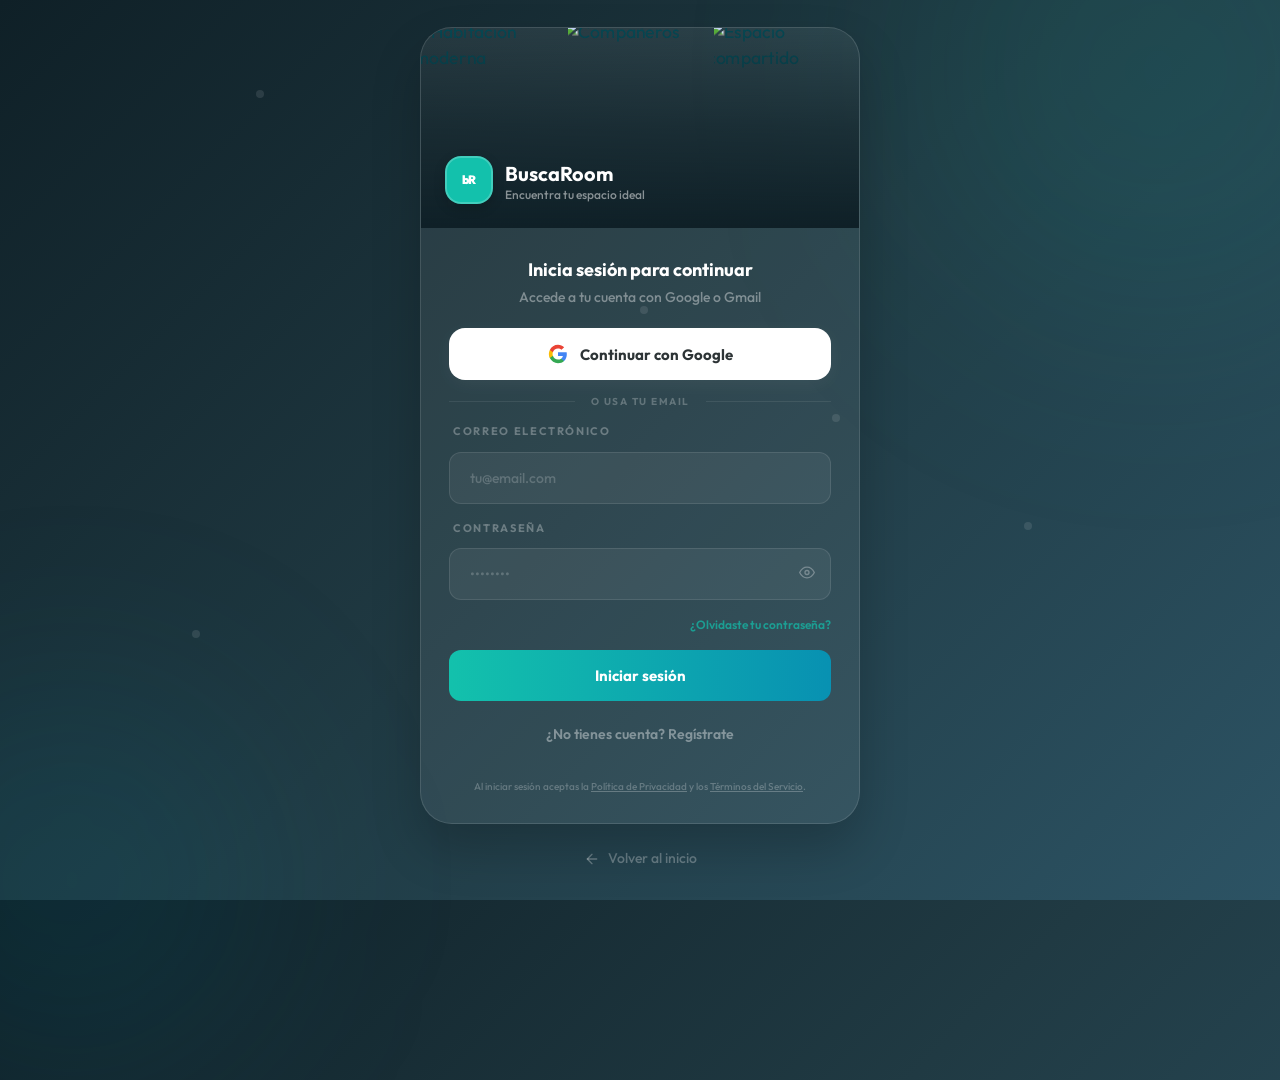
==== pages/acceder.html @ 6bddaeff "Initial commit - Proyecto finalizado con accesibilidad y media" ====
﻿<!DOCTYPE html>
<html lang="es">
<head>
  <meta charset="UTF-8">
  <meta name="viewport" content="width=device-width, initial-scale=1.0, viewport-fit=cover">
  <meta name="theme-color" content="#0f2027">
  <link rel="icon" href="../favicon.svg" type="image/svg+xml">
  <title>Acceder — buscaRoom</title>
  <link rel="stylesheet" href="../css/styles.css">
  <link rel="stylesheet" href="../css/acceder.css">
</head>
<body class="login-page">

  <div class="login-orb-1"></div>
  <div class="login-orb-2"></div>

  <div class="login-particle" style="left:20%;top:10%;animation-delay:0s;animation-duration:5s;"></div>
  <div class="login-particle" style="left:35%;top:22%;animation-delay:0.8s;animation-duration:5.8s;"></div>
  <div class="login-particle" style="left:50%;top:34%;animation-delay:1.6s;animation-duration:6.6s;"></div>
  <div class="login-particle" style="left:65%;top:46%;animation-delay:2.4s;animation-duration:7.4s;"></div>
  <div class="login-particle" style="left:80%;top:58%;animation-delay:3.2s;animation-duration:8.2s;"></div>
  <div class="login-particle" style="left:15%;top:70%;animation-delay:4s;animation-duration:9s;"></div>

  <div class="login-card-wrapper">
    <div class="login-card">

      <div class="login-card-header">
        <div class="login-mosaic">
          <div class="login-mosaic-img">
            <img src="https://images.unsplash.com/photo-1522771739844-6a9f6d5f14af?auto=format&fit=crop&w=400&q=80" alt="Habitación moderna">
          </div>
          <div class="login-mosaic-img">
            <img src="https://images.unsplash.com/photo-1517048676732-d65bc937f952?auto=format&fit=crop&w=400&q=80" alt="Compañeros">
          </div>
          <div class="login-mosaic-img">
            <img src="https://images.unsplash.com/photo-1513694203232-719a280e022f?auto=format&fit=crop&w=400&q=80" alt="Espacio compartido">
          </div>
        </div>
        <div class="login-header-overlay"></div>
        <div class="login-header-logo">
          <div class="login-logo-icon">bR</div>
          <div class="login-logo-text">
            <h2>BuscaRoom</h2>
            <p>Encuentra tu espacio ideal</p>
          </div>
        </div>
      </div>

      <div class="login-body">
        <div class="login-title-group">
          <p class="login-heading">Inicia sesión para continuar</p>
          <p class="login-subheading">Accede a tu cuenta con Google o Gmail</p>
        </div>

        <div class="login-space">
          <button class="google-btn" type="button">
            <svg width="20" height="20" viewBox="0 0 24 24" fill="none">
              <path d="M22.56 12.25c0-.78-.07-1.53-.2-2.25H12v4.26h5.92a5.06 5.06 0 0 1-2.2 3.32v2.77h3.57c2.08-1.92 3.28-4.74 3.28-8.1z" fill="#4285F4"/>
              <path d="M12 23c2.97 0 5.46-.98 7.28-2.66l-3.57-2.77c-.98.66-2.23 1.06-3.71 1.06-2.86 0-5.29-1.93-6.16-4.53H2.18v2.84C3.99 20.53 7.7 23 12 23z" fill="#34A853"/>
              <path d="M5.84 14.09c-.22-.66-.35-1.36-.35-2.09s.13-1.43.35-2.09V7.07H2.18A10.96 10.96 0 0 0 1 12c0 1.77.42 3.45 1.18 4.93l3.66-2.84z" fill="#FBBC05"/>
              <path d="M12 5.38c1.62 0 3.06.56 4.21 1.64l3.15-3.15C17.45 2.09 14.97 1 12 1 7.7 1 3.99 3.47 2.18 7.07l3.66 2.84c.87-2.6 3.3-4.53 6.16-4.53z" fill="#EA4335"/>
            </svg>
            <span>Continuar con Google</span>
          </button>

          <div class="login-divider">
            <div class="login-divider-line"></div>
            <span class="login-divider-text">o usa tu email</span>
            <div class="login-divider-line"></div>
          </div>

          <form style="display:flex;flex-direction:column;gap:1rem;">
            <div class="form-group-dark">
              <label class="input-label">Correo electrónico</label>
              <input class="input-dark" type="email" placeholder="tu@email.com" autocomplete="email">
            </div>
            <div class="form-group-dark">
              <label class="input-label">Contraseña</label>
              <div class="input-wrapper">
                <input class="input-dark" type="password" placeholder="••••••••" autocomplete="current-password" style="padding-right:3rem;">
                <button class="toggle-pwd-btn" type="button">
                  <svg class="icon icon-sm" viewBox="0 0 24 24"><path d="M1 12s4-8 11-8 11 8 11 8-4 8-11 8-11-8-11-8z"/><circle cx="12" cy="12" r="3"/></svg>
                </button>
              </div>
            </div>
            <a href="#" class="forgot-link">¿Olvidaste tu contraseña?</a>
            <button class="submit-gradient-btn" type="button" onclick="window.location.href='panel.html'">Iniciar sesión</button>
            <button class="toggle-form-btn" type="button">¿No tienes cuenta? Regístrate</button>
          </form>
        </div>
      </div>

      <div class="login-footer-text">
        Al iniciar sesión aceptas la
        <a href="#">Política de Privacidad</a> y los
        <a href="#">Términos del Servicio</a>.
      </div>
    </div>

    <div class="back-home-wrap">
      <a href="../index.html" class="back-home">
        <svg class="icon icon-sm" viewBox="0 0 24 24"><line x1="19" y1="12" x2="5" y2="12"/><polyline points="12 19 5 12 12 5"/></svg>
        Volver al inicio
      </a>
    </div>
  </div>

<script>
  // Password visibility toggle
  const pwdInput = document.querySelector('input[type="password"]');
  const togglePwdBtn = document.querySelector('.toggle-pwd-btn');
  if (pwdInput && togglePwdBtn) {
    togglePwdBtn.addEventListener('click', () => {
      pwdInput.type = pwdInput.type === 'password' ? 'text' : 'password';
    });
  }

  // Google button → panel
  document.querySelector('.google-btn').addEventListener('click', () => {
    window.location.href = 'panel.html';
  });

  // Toggle login / registro
  const toggleFormBtn = document.querySelector('.toggle-form-btn');
  const heading = document.querySelector('.login-heading');
  const subheading = document.querySelector('.login-subheading');
  const submitBtn = document.querySelector('.submit-gradient-btn');
  let isRegister = false;

  toggleFormBtn.addEventListener('click', () => {
    isRegister = !isRegister;
    heading.textContent = isRegister ? 'Crea tu cuenta gratis' : 'Inicia sesión para continuar';
    subheading.textContent = isRegister ? 'Únete a buscaRoom en menos de un minuto' : 'Accede a tu cuenta con Google o Gmail';
    submitBtn.textContent = isRegister ? 'Crear cuenta' : 'Iniciar sesión';
    toggleFormBtn.textContent = isRegister ? '¿Ya tienes cuenta? Inicia sesión' : '¿No tienes cuenta? Regístrate';
  });
</script>
<script src="../js/shared.js"></script>
</body>
</html>
---- css/styles.css ----
/* ═══════════════════════════════════════════════════════════════
   buscaRoom — Estilos compartidos (base)
   ═══════════════════════════════════════════════════════════════ */

@import url('https://fonts.googleapis.com/css2?family=Outfit:wght@400;500;600;700;800;900&display=swap');

/* ─── Variables ─────────────────────────────────────────────── */
:root {
  --primary:   #00aff5;
  --secondary: #13c1ac;
  --accent:    #054752;
  --muted:     #708c91;
  --bg:        #f8fafc;
  --card:      #ffffff;
  --border:    #e2e8f0;
  --gray-50:   #f9fafb;
  --gray-100:  #f3f4f6;
  --gray-200:  #e5e7eb;
  --gray-300:  #d1d5db;
  --gray-400:  #9ca3af;
  --gray-500:  #6b7280;
  --nav-bg:    #ffffff;
}

body.dark-theme {
  --primary:   #00aff5;
  --secondary: #13c1ac;
  --accent:    #f8fafc;
  --muted:     #9ca3af;
  --bg:        #0f172a;
  --card:      #1e293b;
  --border:    #334155;
  --gray-50:   #1e293b;
  --gray-100:  #334155;
  --gray-200:  #475569;
  --gray-300:  #64748b;
  --gray-400:  #9ca3af;
  --gray-500:  #cbd5e1;
  --nav-bg:    #0f172a;
}

/* ─── Reset & Base ──────────────────────────────────────────── */
*, *::before, *::after { box-sizing: border-box; margin: 0; padding: 0; }
html { scroll-behavior: smooth; }
body {
  font-family: 'Outfit', system-ui, -apple-system, sans-serif;
  background: var(--bg);
  color: var(--accent);
  -webkit-font-smoothing: antialiased;
  line-height: 1.5;
  transition: background-color 0.3s ease, color 0.3s ease;
  overflow-x: hidden;
}
a { text-decoration: none; color: inherit; transition: color 0.15s; }
img { max-width: 100%; display: block; }
ul { list-style: none; }
input, textarea, select, button { font-family: inherit; }

/* ─── Layout ────────────────────────────────────────────────── */
.container { max-width: 1024px; margin: 0 auto; padding: 0 1.5rem; width: 100%; }

/* ─── Logo ──────────────────────────────────────────────────── */
.logo {
  display: flex; align-items: center; gap: 0.5rem;
  font-weight: 900; font-size: 1.5rem; letter-spacing: -0.03em; text-decoration: none;
}
.logo .busca { color: var(--secondary); }
.logo .room  { color: var(--accent); }
.logo-mark { width: 28px; height: 28px; border-radius: 6px; flex-shrink: 0; display: block; }

/* ─── SVG Icon base ─────────────────────────────────────────── */
.icon {
  width: 1.25rem; height: 1.25rem; flex-shrink: 0;
  fill: none; stroke: currentColor; stroke-width: 2;
  stroke-linecap: round; stroke-linejoin: round;
}
.icon-sm { width: 1rem; height: 1rem; }
.icon-lg { width: 1.5rem; height: 1.5rem; }
.icon-xl { width: 3rem; height: 3rem; stroke-width: 1.75; }

/* ─── Buttons ───────────────────────────────────────────────── */
.btn {
  display: inline-flex; align-items: center; justify-content: center;
  gap: 0.5rem; padding: 0.625rem 1.25rem; border-radius: 9999px;
  font-weight: 700; font-size: 0.875rem; cursor: pointer;
  text-decoration: none; border: none; transition: all 0.15s ease;
  line-height: 1; white-space: nowrap;
}
.btn:active { transform: scale(0.95); }
.btn-teal { background: var(--secondary); color: white; }
.btn-teal:hover { background: #11aa98; }
.btn-cyan { background: var(--primary); color: white; box-shadow: 0 4px 20px rgba(0,175,245,0.3); }
.btn-cyan:hover { background: #008cc4; }
.btn-glass {
  background: rgba(255,255,255,0.15); backdrop-filter: blur(8px);
  border: 2px solid rgba(255,255,255,0.4); color: white;
}
.btn-glass:hover { background: rgba(255,255,255,0.25); }
.btn-outline-teal { background: transparent; border: 2px solid var(--secondary); color: var(--secondary); }
.btn-outline-teal:hover { background: var(--secondary); color: white; }
.btn-dark { background: var(--accent); color: white; }
.btn-dark:hover { background: #033b45; }
.btn-white-bg { background: var(--card); color: var(--accent); }
.btn-white-bg:hover { background: #f9fafb; }
.btn-xl { padding: 1rem 2rem; font-size: 1rem; border-radius: 1rem; font-weight: 900; }
.btn-lg { padding: 0.75rem 1.75rem; font-size: 0.9375rem; }
.btn-sm { padding: 0.4rem 1rem; font-size: 0.75rem; }

/* ─── Navbar ────────────────────────────────────────────────── */
.navbar {
  position: fixed; top: 0; left: 0; right: 0; z-index: 100;
  background: var(--nav-bg);
  height: calc(4rem + env(safe-area-inset-top, 0px));
  padding-top: env(safe-area-inset-top, 0px);
  display: flex; align-items: center;
  border-bottom: 1px solid var(--gray-100);
  transition: background-color 0.3s ease;
}
.navbar-inner {
  max-width: 1024px; margin: 0 auto; padding: 0 1.5rem;
  width: 100%; display: flex; align-items: center; justify-content: space-between;
}
.nav-links { display: flex; align-items: center; gap: 0.75rem; }
.nav-text-link {
  display: flex; align-items: center; gap: 0.5rem; padding: 0.5rem 1rem;
  font-weight: 700; font-size: 0.875rem; color: var(--accent);
  border-radius: 9999px; transition: background 0.15s;
}
.nav-text-link:hover { background: var(--gray-50); }
.nav-text-link .icon { color: var(--secondary); }
.nav-icon-btn {
  background: transparent; border: none; cursor: pointer; color: var(--accent);
  display: flex; align-items: center; justify-content: center;
  padding: 0.5rem; border-radius: 9999px; transition: background 0.15s;
}
.nav-icon-btn:hover { background: var(--gray-50); }

/* ─── Hero ──────────────────────────────────────────────────── */
.hero {
  position: relative; height: 520px;
  display: flex; align-items: center; justify-content: center;
  margin-top: calc(4rem + env(safe-area-inset-top, 0px)); overflow: hidden;
}
.hero-bg { position: absolute; inset: 0; z-index: 0; }
.hero-bg img { width: 100%; height: 100%; object-fit: cover; }
.hero-overlay {
  position: absolute; inset: 0;
  background: linear-gradient(to bottom, rgba(0,0,0,0.4), rgba(0,0,0,0.2), rgba(0,0,0,0.6));
}
.hero-content {
  position: relative; z-index: 10; text-align: center;
  max-width: 1024px; padding: 0 1.5rem; width: 100%;
  animation: fadeInUp 0.6s ease both;
}
.hero-title {
  font-size: clamp(2rem, 5vw, 3.75rem); font-weight: 900; color: white;
  text-shadow: 0 4px 20px rgba(0,0,0,0.3); margin-bottom: 1rem;
  letter-spacing: -0.03em; line-height: 1.15;
}
.hero-title .accent { color: var(--primary); }
.hero-subtitle {
  color: rgba(255,255,255,0.85); font-weight: 600;
  font-size: clamp(1rem, 2vw, 1.25rem); margin-bottom: 2.5rem;
  max-width: 36rem; margin-left: auto; margin-right: auto;
}
.hero-actions { display: flex; gap: 0.75rem; justify-content: center; flex-wrap: wrap; }

/* ─── Section header ────────────────────────────────────────── */
.section-header {
  display: flex; justify-content: space-between;
  align-items: flex-end; margin-bottom: 2rem;
}
.section-header h2 { font-size: 1.5rem; font-weight: 900; color: var(--accent); }
.section-header p { font-size: 0.875rem; font-weight: 500; color: var(--gray-400); margin-top: 0.25rem; }
.section-link { font-weight: 700; font-size: 0.875rem; color: var(--primary); }
.section-link:hover { text-decoration: underline; }

/* ─── Profiles Section ──────────────────────────────────────── */
.profiles-section { padding: 3rem 0; background: var(--card); border-top: 1px solid var(--gray-50); }
.profiles-grid { display: grid; grid-template-columns: repeat(4, 1fr); gap: 1.5rem; }
.profile-card {
  display: flex; flex-direction: column; align-items: center;
  background: var(--gray-50); padding: 1.5rem; border-radius: 2rem;
  border: 1px solid transparent; transition: all 0.2s ease; text-decoration: none; color: inherit;
}
.profile-card:hover {
  background: var(--card); box-shadow: 0 20px 40px rgba(0,0,0,0.08);
  transform: scale(1.02); border-color: var(--gray-100);
}
.profile-avatar-wrapper { position: relative; width: 6rem; height: 6rem; margin-bottom: 1rem; }
.profile-avatar-bg {
  position: absolute; inset: 0; background: rgba(0,175,245,0.1);
  border-radius: 9999px; transition: transform 0.2s;
}
.profile-card:hover .profile-avatar-bg { transform: scale(1.1); }
.profile-avatar {
  width: 100%; height: 100%; object-fit: cover; border-radius: 9999px;
  border: 2px solid white; box-shadow: 0 2px 8px rgba(0,0,0,0.1); position: relative; z-index: 1;
}
.profile-online-dot {
  position: absolute; bottom: -4px; right: -4px; width: 1rem; height: 1rem;
  background: #22c55e; border-radius: 9999px; border: 2px solid white; z-index: 2;
}
.profile-name { font-weight: 700; font-size: 1.0625rem; color: var(--accent); text-align: center; }
.profile-city {
  font-size: 0.6875rem; font-weight: 700; color: var(--gray-400);
  text-transform: uppercase; letter-spacing: 0.08em; margin-top: 0.25rem; margin-bottom: 1rem;
}
.profile-tags { display: flex; flex-wrap: wrap; justify-content: center; gap: 0.375rem; margin-top: auto; }
.profile-tag {
  font-size: 0.625rem; padding: 0.25rem 0.5rem; background: var(--card); border-radius: 0.5rem;
  color: var(--secondary); font-weight: 900; border: 1px solid rgba(19,193,172,0.1); line-height: 1;
}

/* ─── Rooms Section ─────────────────────────────────────────── */
.rooms-section { padding: 3rem 0; background: var(--card); border-top: 1px solid var(--gray-50); }
.rooms-grid { display: grid; grid-template-columns: repeat(3, 1fr); gap: 1.5rem; }
.room-card { text-decoration: none; color: inherit; display: block; }
.room-image { position: relative; border-radius: 1rem; overflow: hidden; height: 200px; margin-bottom: 0.75rem; }
.room-image img { width: 100%; height: 100%; object-fit: cover; transition: transform 0.5s ease; }
.room-card:hover .room-image img { transform: scale(1.05); }
.room-price-badge {
  position: absolute; top: 0.75rem; right: 0.75rem;
  background: rgba(255,255,255,0.9); backdrop-filter: blur(4px);
  padding: 0.25rem 0.75rem; border-radius: 9999px;
  font-size: 0.75rem; font-weight: 900; color: var(--accent);
}
.room-title { font-weight: 700; font-size: 1.0625rem; color: var(--accent); transition: color 0.15s; }
.room-card:hover .room-title { color: var(--primary); }
.room-meta { display: flex; align-items: center; gap: 1rem; margin-top: 0.25rem; }
.room-meta-item { display: flex; align-items: center; gap: 0.25rem; font-size: 0.875rem; font-weight: 500; color: var(--muted); }

/* ─── Features Grid ─────────────────────────────────────────── */
.features-section {
  padding: 4rem 0; background: var(--gray-50);
  border-top: 1px solid var(--gray-100); border-bottom: 1px solid var(--gray-100);
}
.features-grid { display: grid; grid-template-columns: repeat(3, 1fr); gap: 3rem; }
.feature-item { display: flex; flex-direction: column; align-items: flex-start; gap: 1rem; }
.feature-icon svg {
  width: 3rem; height: 3rem; stroke: var(--primary);
  fill: none; stroke-width: 2; stroke-linecap: round; stroke-linejoin: round;
}
.feature-title { font-size: 1.25rem; font-weight: 700; color: var(--accent); }
.feature-desc { font-size: 0.875rem; color: var(--muted); line-height: 1.6; }

/* ─── CTA Banner ────────────────────────────────────────────── */
.cta-section { padding: 5rem 0; background: var(--accent); color: white; overflow: hidden; }
.cta-grid { display: grid; grid-template-columns: 1fr 1fr; align-items: center; gap: 3rem; }
.cta-title { font-size: clamp(1.75rem, 4vw, 2.5rem); font-weight: 900; line-height: 1.2; margin-bottom: 1.5rem; }
.cta-desc { color: #abc4c9; font-size: 1.0625rem; font-weight: 500; line-height: 1.6; margin-bottom: 2.5rem; }
.cta-image {
  border-radius: 1.5rem; overflow: hidden;
  transform: rotate(3deg); box-shadow: 0 25px 50px rgba(0,0,0,0.3); height: 400px;
}
.cta-image img { width: 100%; height: 100%; object-fit: cover; }

/* ─── Footer ────────────────────────────────────────────────── */
.footer { padding: 4rem 0; background: var(--card); border-top: 1px solid var(--gray-100); }
.footer-grid { display: grid; grid-template-columns: repeat(4, 1fr); gap: 3rem; margin-bottom: 3rem; }
.footer-col-title {
  font-weight: 900; color: var(--accent); font-size: 0.75rem;
  text-transform: uppercase; letter-spacing: 0.08em; margin-bottom: 1.5rem;
}
.footer-links { display: flex; flex-direction: column; gap: 0.75rem; }
.footer-links a { font-size: 0.875rem; font-weight: 600; color: var(--muted); transition: color 0.15s; }
.footer-links a:hover { color: var(--primary); }
.footer-bottom {
  padding-top: 2rem; border-top: 1px solid var(--gray-100);
  display: flex; justify-content: space-between; align-items: center; gap: 1rem;
}
.footer-copyright { font-size: 0.75rem; font-weight: 700; color: var(--muted); }
.footer-socials { display: flex; gap: 1.5rem; }
.footer-socials a { font-size: 0.75rem; font-weight: 700; color: var(--muted); }
.footer-socials a:hover { color: var(--primary); }

/* ─── Animaciones ───────────────────────────────────────────── */
@keyframes fadeInUp {
  from { opacity: 0; transform: translateY(30px); }
  to   { opacity: 1; transform: translateY(0); }
}
@keyframes float {
  0%, 100% { transform: translateY(0); opacity: 0.2; }
  50%       { transform: translateY(-15px); opacity: 0.6; }
}

/* ─── Utilidades ────────────────────────────────────────────── */
.text-gradient {
  background: linear-gradient(135deg, #00aff5, #13c1ac);
  -webkit-background-clip: text; -webkit-text-fill-color: transparent; background-clip: text;
}

/* ─── Responsive ────────────────────────────────────────────── */
/* ─── Responsive ────────────────────────────────────────────── */
@media (max-width: 768px) {
  /* Layout general */
  body { padding-bottom: calc(4.5rem + env(safe-area-inset-bottom, 0px)); overflow-x: hidden; }
  .container { padding: 0 1.25rem; }
  .section-header { flex-direction: column; align-items: flex-start; gap: 0.5rem; }
  
  /* Grids */
  .profiles-grid { grid-template-columns: repeat(2, 1fr); gap: 1rem; }
  .rooms-grid { grid-template-columns: 1fr; gap: 1.5rem; }
  .features-grid { grid-template-columns: 1fr; gap: 2rem; }
  .cta-grid { grid-template-columns: 1fr; gap: 2rem; }
  .footer-grid { grid-template-columns: repeat(2, 1fr); gap: 2rem; }
  .form-grid { grid-template-columns: 1fr; }
  
  /* Ocultar elementos */
  .cta-image { display: none; }
  .hide-mobile { display: none !important; }
  .panel-sidebar { display: none !important; }
  .panel-main { margin-left: 0; }
  
  /* Global Bottom Nav for Mobile */
  .hide-desktop { display: flex !important; }
  .mobile-bottom-nav {
    display: flex;
    position: fixed;
    bottom: 0; left: 0; right: 0;
    background: var(--card);
    border-top: 1px solid var(--gray-100);
    z-index: 1000;
    justify-content: space-around;
    align-items: center;
    padding: 0 0.5rem env(safe-area-inset-bottom, 0px);
    height: calc(4.5rem + env(safe-area-inset-bottom, 0px));
    box-shadow: 0 -4px 20px rgba(0,0,0,0.05);
  }
  .bottom-nav-item {
    display: flex; flex-direction: column; align-items: center; justify-content: center;
    color: var(--gray-400); font-size: 0.625rem; font-weight: 700; text-decoration: none; gap: 0.25rem;
    transition: color 0.15s; flex: 1; padding: 0.5rem 0;
  }
  .bottom-nav-item svg { width: 1.5rem; height: 1.5rem; stroke: currentColor; fill: none; stroke-width: 2; stroke-linecap: round; stroke-linejoin: round; }
  .bottom-nav-item.active, .bottom-nav-item:hover { color: var(--primary); }
  
  /* Hero */
  .hero { height: 460px; }
  .hero-title { font-size: clamp(1.8rem, 5vw, 2.5rem); margin-bottom: 0.75rem; }
  .hero-subtitle { font-size: 1rem; margin-bottom: 2rem; }
  .hero-actions { 
    flex-direction: column; 
    align-items: stretch; 
    gap: 1rem; 
    width: 100%; 
    max-width: 320px; 
    margin: 0 auto; 
  }
  .hero-actions .btn { width: 100%; justify-content: center; }
  
  /* Secciones y espaciado */
  .profiles-section, .rooms-section { padding: 2rem 0; }
  .features-section { padding: 3rem 0; }
  .cta-section { padding: 3.5rem 0; text-align: center; }
  .cta-title { font-size: 2rem; }
  .cta-desc { margin-bottom: 2rem; }
  .footer { padding: 3rem 0; padding-bottom: calc(5rem + env(safe-area-inset-bottom, 0px)); }
  
  /* Navbar */
  .navbar-inner { padding: 0 1rem; }
  .nav-links { gap: 0.5rem; }
}

/* Tablets medianos */
@media (max-width: 600px) {
  .profiles-grid { grid-template-columns: 1fr 1fr; }
  .btn-xl { padding: 0.875rem 1.5rem; font-size: 0.9375rem; }
}

/* Móvil pequeño — compactar navbar, ocultar labels de texto */
@media (max-width: 500px) {
  /* Navbar ultra compacta */
  .nav-text-link > span { display: none; }
  .nav-text-link { padding: 0.5rem; }
  .btn-teal .i18n-panel { display: none; }
  .btn-teal { padding: 0.5rem; border-radius: 50%; width: 2.25rem; height: 2.25rem; }
  .btn-teal .icon { margin: 0; }
  
  .logo { font-size: 1.25rem; gap: 0.375rem; }
  .logo-mark { width: 24px; height: 24px; }
  
  /* Language dropdown */
  .lang-code { display: none; }
  .lang-dropdown-btn { padding: 0.375rem 0.5rem; gap: 0.25rem; }
  .lang-chevron { display: none; }
}

@media (max-width: 480px) {
  .footer-grid { grid-template-columns: 1fr; gap: 1.5rem; }
  .profiles-grid { grid-template-columns: 1fr; }
  .hero { height: 420px; }
  .hero-title { font-size: 1.6rem; }
  .footer-bottom { flex-direction: column; text-align: center; gap: 1rem; }
  .container { padding: 0 1rem; }
}

/* Hide desktop elements */
.hide-desktop { display: none; }

/* ─── Language Dropdown ─────────────────────────────────────── */
.lang-dropdown { position: relative; }

.lang-dropdown-btn {
  display: flex; align-items: center; gap: 0.375rem;
  padding: 0.4rem 0.75rem; border-radius: 9999px;
  border: 2px solid var(--gray-200); background: var(--gray-50);
  font-size: 0.8rem; font-weight: 700; color: var(--accent);
  cursor: pointer; transition: all 0.15s; font-family: inherit;
}
.lang-dropdown-btn:hover,
.lang-dropdown.open .lang-dropdown-btn {
  border-color: var(--secondary); background: var(--card);
}
.lang-flag  { font-size: 1rem; line-height: 1; }
.lang-code  { font-size: 0.75rem; font-weight: 900; letter-spacing: 0.04em; }
.lang-chevron { transition: transform 0.2s; flex-shrink: 0; }
.lang-dropdown.open .lang-chevron { transform: rotate(180deg); }

.lang-dropdown-menu {
  position: absolute; top: calc(100% + 0.5rem); right: 0;
  background: var(--card); border: 1px solid var(--gray-200);
  border-radius: 0.875rem; padding: 0.375rem;
  box-shadow: 0 8px 30px rgba(0,0,0,0.12);
  min-width: 170px; z-index: 300;
  opacity: 0; pointer-events: none; transform: translateY(-6px);
  transition: opacity 0.15s, transform 0.15s;
}
.lang-dropdown-menu.open { opacity: 1; pointer-events: all; transform: translateY(0); }

.lang-option {
  display: flex; align-items: center; gap: 0.625rem;
  width: 100%; padding: 0.5rem 0.75rem; border: none;
  background: transparent; border-radius: 0.5rem;
  font-size: 0.875rem; font-weight: 600; color: var(--accent);
  cursor: pointer; transition: background 0.1s; font-family: inherit;
}
.lang-option:hover { background: var(--gray-50); }
.lang-option.active { color: var(--secondary); }
.lang-option .lang-name { flex: 1; text-align: left; }
.lang-option .lang-check { color: var(--secondary); flex-shrink: 0; }
.lang-check-placeholder { width: 1.25rem; flex-shrink: 0; }
---- css/acceder.css ----
/* ═══════════════════════════════════════════════════════════════
   buscaRoom — Estilos página Acceder
   ═══════════════════════════════════════════════════════════════ */

.login-page {
  min-height: 100vh;
  background: linear-gradient(135deg, #0f2027 0%, #203a43 50%, #2c5364 100%);
  display: flex;
  align-items: center;
  justify-content: center;
  padding: calc(1rem + env(safe-area-inset-top, 0px)) 1rem calc(1rem + env(safe-area-inset-bottom, 0px));
  position: relative;
  overflow: hidden;
}

.login-orb-1 {
  position: absolute;
  top: -20%;
  right: -10%;
  width: 500px;
  height: 500px;
  background: rgba(19, 193, 172, 0.1);
  border-radius: 9999px;
  filter: blur(120px);
  pointer-events: none;
}

.login-orb-2 {
  position: absolute;
  bottom: -20%;
  left: -10%;
  width: 400px;
  height: 400px;
  background: rgba(8, 145, 178, 0.1);
  border-radius: 9999px;
  filter: blur(100px);
  pointer-events: none;
}

.login-particle {
  position: absolute;
  width: 8px;
  height: 8px;
  border-radius: 9999px;
  background: rgba(255, 255, 255, 0.1);
  pointer-events: none;
  animation: float 5s ease-in-out infinite;
}

.login-card-wrapper {
  width: 100%;
  max-width: 440px;
  position: relative;
  z-index: 10;
  animation: fadeInUp 0.6s ease both;
}

.login-card {
  background: rgba(255, 255, 255, 0.07);
  backdrop-filter: blur(24px);
  border-radius: 2rem;
  border: 1px solid rgba(255, 255, 255, 0.12);
  box-shadow: 0 25px 50px rgba(0, 0, 0, 0.2);
  overflow: hidden;
}

.login-card-header {
  position: relative;
  height: 200px;
  overflow: hidden;
}

.login-mosaic {
  display: grid;
  grid-template-columns: repeat(3, 1fr);
  height: 100%;
  gap: 2px;
}

.login-mosaic-img {
  position: relative;
  overflow: hidden;
}

.login-mosaic-img img {
  width: 100%;
  height: 100%;
  object-fit: cover;
  transform: scale(1.1);
  transition: transform 0.7s ease;
}

.login-mosaic-img:hover img {
  transform: scale(1);
}

.login-header-overlay {
  position: absolute;
  inset: 0;
  background: linear-gradient(to top, #0f2027, rgba(15, 32, 39, 0.6), transparent);
}

.login-header-logo {
  position: absolute;
  bottom: 0;
  left: 0;
  right: 0;
  padding: 1.5rem;
  display: flex;
  align-items: flex-end;
  gap: 0.75rem;
}

.login-logo-icon {
  width: 3rem;
  height: 3rem;
  border-radius: 1rem;
  background: var(--secondary);
  border: 2px solid rgba(255, 255, 255, 0.2);
  box-shadow: 0 4px 12px rgba(0, 0, 0, 0.2);
  flex-shrink: 0;
  display: flex;
  align-items: center;
  justify-content: center;
  font-weight: 900;
  font-size: 0.75rem;
  color: white;
  letter-spacing: -0.03em;
}

.login-logo-text h2 {
  color: white;
  font-size: 1.25rem;
  font-weight: 700;
  line-height: 1.2;
}

.login-logo-text p {
  color: rgba(255, 255, 255, 0.5);
  font-size: 0.75rem;
  font-weight: 500;
}

.login-body {
  padding: 1.75rem;
}

.login-title-group {
  text-align: center;
  margin-bottom: 1.25rem;
}

.login-heading {
  font-size: 1.125rem;
  font-weight: 700;
  color: white;
}

.login-subheading {
  font-size: 0.875rem;
  font-weight: 500;
  color: rgba(255, 255, 255, 0.4);
  margin-top: 0.25rem;
}

.login-space {
  display: flex;
  flex-direction: column;
  gap: 0.875rem;
}

.google-btn {
  width: 100%;
  display: flex;
  align-items: center;
  justify-content: center;
  gap: 0.75rem;
  padding: 1rem 1.5rem;
  background: white;
  color: #2d3436;
  font-weight: 700;
  font-size: 0.9375rem;
  border-radius: 1rem;
  border: none;
  cursor: pointer;
  transition: background 0.15s;
  box-shadow: 0 4px 20px rgba(255, 255, 255, 0.05);
}

.google-btn:hover {
  background: #f9fafb;
}

.login-divider {
  display: flex;
  align-items: center;
  gap: 1rem;
}

.login-divider-line {
  flex: 1;
  height: 1px;
  background: rgba(255, 255, 255, 0.08);
}

.login-divider-text {
  font-size: 0.625rem;
  font-weight: 700;
  text-transform: uppercase;
  letter-spacing: 0.15em;
  color: rgba(255, 255, 255, 0.25);
}

.email-btn {
  width: 100%;
  display: flex;
  align-items: center;
  justify-content: center;
  gap: 0.75rem;
  padding: 1rem 1.5rem;
  background: rgba(255, 255, 255, 0.06);
  border: 1px solid rgba(255, 255, 255, 0.1);
  color: rgba(255, 255, 255, 0.8);
  font-weight: 600;
  font-size: 0.9375rem;
  border-radius: 1rem;
  cursor: pointer;
  transition: all 0.15s;
  text-decoration: none;
}

.email-btn:hover {
  background: rgba(255, 255, 255, 0.1);
  border-color: rgba(255, 255, 255, 0.18);
}

.register-btn {
  width: 100%;
  display: flex;
  align-items: center;
  justify-content: center;
  gap: 0.5rem;
  padding: 0.75rem;
  color: rgba(255, 255, 255, 0.5);
  font-weight: 600;
  font-size: 0.875rem;
  background: none;
  border: none;
  cursor: pointer;
  transition: color 0.15s;
  text-decoration: none;
}

.register-btn:hover {
  color: rgba(255, 255, 255, 0.7);
}

.login-footer-text {
  padding: 0 1.75rem 1.75rem;
  font-size: 0.625rem;
  color: rgba(255, 255, 255, 0.25);
  text-align: center;
  line-height: 1.6;
  font-weight: 500;
}

.login-footer-text a {
  text-decoration: underline;
}

.login-footer-text a:hover {
  color: rgba(255, 255, 255, 0.4);
}

.back-home-wrap {
  text-align: center;
}

.back-home {
  display: inline-flex;
  align-items: center;
  gap: 0.5rem;
  margin-top: 1.5rem;
  color: rgba(255, 255, 255, 0.3);
  font-size: 0.875rem;
  font-weight: 500;
  transition: color 0.15s;
}

.back-home:hover {
  color: rgba(255, 255, 255, 0.5);
}

.input-dark {
  width: 100%;
  padding: 1rem 1.25rem;
  background: rgba(255, 255, 255, 0.06);
  border: 1px solid rgba(255, 255, 255, 0.1);
  color: white;
  font-size: 0.875rem;
  font-weight: 500;
  border-radius: 0.75rem;
  outline: none;
  transition: all 0.2s;
}

.input-dark::placeholder {
  color: rgba(255, 255, 255, 0.2);
}

.input-dark:focus {
  border-color: rgba(19, 193, 172, 0.5);
  background: rgba(255, 255, 255, 0.08);
}

.input-label {
  display: block;
  font-size: 0.6875rem;
  font-weight: 700;
  color: rgba(255, 255, 255, 0.3);
  text-transform: uppercase;
  letter-spacing: 0.15em;
  margin-bottom: 0.375rem;
  padding-left: 0.25rem;
}

.form-group-dark {
  display: flex;
  flex-direction: column;
  gap: 0.375rem;
}

.input-wrapper {
  position: relative;
}

.toggle-pwd-btn {
  position: absolute;
  right: 1rem;
  top: 50%;
  transform: translateY(-50%);
  background: none;
  border: none;
  cursor: pointer;
  color: rgba(255, 255, 255, 0.3);
  transition: color 0.15s;
}

.toggle-pwd-btn:hover {
  color: rgba(255, 255, 255, 0.6);
}

.forgot-link {
  font-size: 0.75rem;
  font-weight: 600;
  color: rgba(19, 193, 172, 0.7);
  text-decoration: none;
  display: block;
  text-align: right;
  transition: color 0.15s;
}

.forgot-link:hover {
  color: var(--secondary);
}

.submit-gradient-btn {
  width: 100%;
  padding: 1rem;
  background: linear-gradient(to right, #13c1ac, #0891b2);
  color: white;
  font-weight: 700;
  font-size: 0.9375rem;
  border: none;
  border-radius: 0.75rem;
  cursor: pointer;
  transition: box-shadow 0.15s;
  display: flex;
  align-items: center;
  justify-content: center;
  gap: 0.5rem;
}

.submit-gradient-btn:hover {
  box-shadow: 0 8px 24px rgba(19, 193, 172, 0.3);
}

.toggle-form-btn {
  width: 100%;
  text-align: center;
  color: rgba(255, 255, 255, 0.4);
  font-size: 0.875rem;
  font-weight: 600;
  background: none;
  border: none;
  cursor: pointer;
  transition: color 0.15s;
  padding: 0.5rem 0;
}

.toggle-form-btn:hover {
  color: rgba(255, 255, 255, 0.6);
}

/* ─── Responsive ────────────────────────────────────────────── */
@media (max-width: 480px) {
  .login-page {
    padding: calc(1.5rem + env(safe-area-inset-top, 0px)) 0.75rem calc(0.75rem + env(safe-area-inset-bottom, 0px));
    align-items: flex-start;
  }

  .login-card-wrapper {
    max-width: 100%;
  }

  .login-card-header {
    height: 160px;
  }

  .login-body {
    padding: 1.25rem;
  }

  .google-btn,
  .email-btn {
    padding: 0.875rem 1.25rem;
    font-size: 0.875rem;
  }

  .login-logo-text h2 {
    font-size: 1.1rem;
  }
}
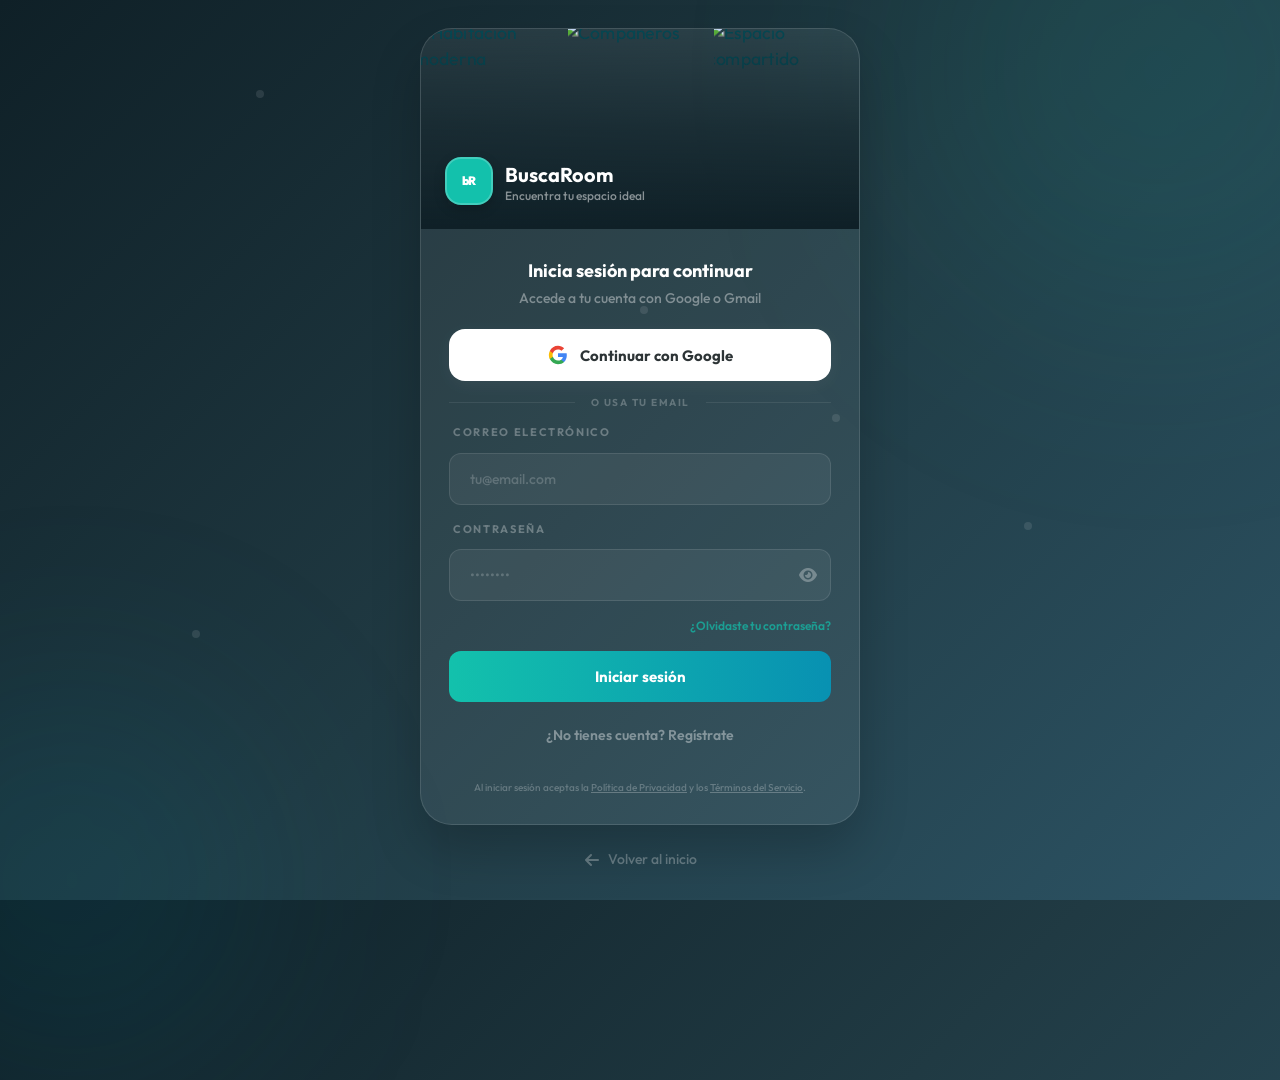
==== commit c30d5f23: "Reemplazar iconos SVG inline por Font Awesome en index, acceder y explorar Co-Authored-By: Claude So" ====
--- a/pages/acceder.html
+++ b/pages/acceder.html
@@ -8,6 +8,7 @@
   <title>Acceder — buscaRoom</title>
   <link rel="stylesheet" href="../css/styles.css">
   <link rel="stylesheet" href="../css/acceder.css">
+  <link rel="stylesheet" href="https://cdnjs.cloudflare.com/ajax/libs/font-awesome/6.5.0/css/all.min.css">
 </head>
 <body class="login-page">
 
@@ -79,7 +80,7 @@
               <div class="input-wrapper">
                 <input class="input-dark" type="password" placeholder="••••••••" autocomplete="current-password" style="padding-right:3rem;">
                 <button class="toggle-pwd-btn" type="button">
-                  <svg class="icon icon-sm" viewBox="0 0 24 24"><path d="M1 12s4-8 11-8 11 8 11 8-4 8-11 8-11-8-11-8z"/><circle cx="12" cy="12" r="3"/></svg>
+                  <i class="fa-solid fa-eye icon-sm"></i>
                 </button>
               </div>
             </div>
@@ -99,7 +100,7 @@
 
     <div class="back-home-wrap">
       <a href="../index.html" class="back-home">
-        <svg class="icon icon-sm" viewBox="0 0 24 24"><line x1="19" y1="12" x2="5" y2="12"/><polyline points="12 19 5 12 12 5"/></svg>
+        <i class="fa-solid fa-arrow-left icon-sm"></i>
         Volver al inicio
       </a>
     </div>
--- a/css/styles.css
+++ b/css/styles.css
@@ -6,42 +6,52 @@
 
 /* ─── Variables ─────────────────────────────────────────────── */
 :root {
-  --primary:   #00aff5;
+  --primary: #00aff5;
   --secondary: #13c1ac;
-  --accent:    #054752;
-  --muted:     #708c91;
-  --bg:        #f8fafc;
-  --card:      #ffffff;
-  --border:    #e2e8f0;
-  --gray-50:   #f9fafb;
-  --gray-100:  #f3f4f6;
-  --gray-200:  #e5e7eb;
-  --gray-300:  #d1d5db;
-  --gray-400:  #9ca3af;
-  --gray-500:  #6b7280;
-  --nav-bg:    #ffffff;
+  --accent: #054752;
+  --muted: #708c91;
+  --bg: #f8fafc;
+  --card: #ffffff;
+  --border: #e2e8f0;
+  --gray-50: #f9fafb;
+  --gray-100: #f3f4f6;
+  --gray-200: #e5e7eb;
+  --gray-300: #d1d5db;
+  --gray-400: #9ca3af;
+  --gray-500: #6b7280;
+  --nav-bg: #ffffff;
 }
 
 body.dark-theme {
-  --primary:   #00aff5;
+  --primary: #00aff5;
   --secondary: #13c1ac;
-  --accent:    #f8fafc;
-  --muted:     #9ca3af;
-  --bg:        #0f172a;
-  --card:      #1e293b;
-  --border:    #334155;
-  --gray-50:   #1e293b;
-  --gray-100:  #334155;
-  --gray-200:  #475569;
-  --gray-300:  #64748b;
-  --gray-400:  #9ca3af;
-  --gray-500:  #cbd5e1;
-  --nav-bg:    #0f172a;
+  --accent: #f8fafc;
+  --muted: #9ca3af;
+  --bg: #0f172a;
+  --card: #1e293b;
+  --border: #334155;
+  --gray-50: #1e293b;
+  --gray-100: #334155;
+  --gray-200: #475569;
+  --gray-300: #64748b;
+  --gray-400: #9ca3af;
+  --gray-500: #cbd5e1;
+  --nav-bg: #0f172a;
 }
 
 /* ─── Reset & Base ──────────────────────────────────────────── */
-*, *::before, *::after { box-sizing: border-box; margin: 0; padding: 0; }
-html { scroll-behavior: smooth; }
+*,
+*::before,
+*::after {
+  box-sizing: border-box;
+  margin: 0;
+  padding: 0;
+}
+
+html {
+  scroll-behavior: smooth;
+}
+
 body {
   font-family: 'Outfit', system-ui, -apple-system, sans-serif;
   background: var(--bg);
@@ -51,273 +61,833 @@
   transition: background-color 0.3s ease, color 0.3s ease;
   overflow-x: hidden;
 }
-a { text-decoration: none; color: inherit; transition: color 0.15s; }
-img { max-width: 100%; display: block; }
-ul { list-style: none; }
-input, textarea, select, button { font-family: inherit; }
+
+a {
+  text-decoration: none;
+  color: inherit;
+  transition: color 0.15s;
+}
+
+img {
+  max-width: 100%;
+  display: block;
+}
+
+ul {
+  list-style: none;
+}
+
+input,
+textarea,
+select,
+button {
+  font-family: inherit;
+}
 
 /* ─── Layout ────────────────────────────────────────────────── */
-.container { max-width: 1024px; margin: 0 auto; padding: 0 1.5rem; width: 100%; }
+.container {
+  max-width: 1024px;
+  margin: 0 auto;
+  padding: 0 1.5rem;
+  width: 100%;
+}
 
 /* ─── Logo ──────────────────────────────────────────────────── */
 .logo {
-  display: flex; align-items: center; gap: 0.5rem;
-  font-weight: 900; font-size: 1.5rem; letter-spacing: -0.03em; text-decoration: none;
-}
-.logo .busca { color: var(--secondary); }
-.logo .room  { color: var(--accent); }
-.logo-mark { width: 28px; height: 28px; border-radius: 6px; flex-shrink: 0; display: block; }
+  display: flex;
+  align-items: center;
+  gap: 0.5rem;
+  font-weight: 900;
+  font-size: 1.5rem;
+  letter-spacing: -0.03em;
+  text-decoration: none;
+}
+
+.logo .busca {
+  color: var(--secondary);
+}
+
+.logo .room {
+  color: var(--accent);
+}
+
+.logo-mark {
+  width: 28px;
+  height: 28px;
+  border-radius: 6px;
+  flex-shrink: 0;
+  display: block;
+}
 
 /* ─── SVG Icon base ─────────────────────────────────────────── */
 .icon {
-  width: 1.25rem; height: 1.25rem; flex-shrink: 0;
-  fill: none; stroke: currentColor; stroke-width: 2;
-  stroke-linecap: round; stroke-linejoin: round;
-}
-.icon-sm { width: 1rem; height: 1rem; }
-.icon-lg { width: 1.5rem; height: 1.5rem; }
-.icon-xl { width: 3rem; height: 3rem; stroke-width: 1.75; }
+  width: 1.25rem;
+  height: 1.25rem;
+  flex-shrink: 0;
+  fill: none;
+  stroke: currentColor;
+  stroke-width: 2;
+  stroke-linecap: round;
+  stroke-linejoin: round;
+}
+
+.icon-sm {
+  width: 1rem;
+  height: 1rem;
+}
+
+.icon-lg {
+  width: 1.5rem;
+  height: 1.5rem;
+}
+
+.icon-xl {
+  width: 3rem;
+  height: 3rem;
+  stroke-width: 1.75;
+}
+
+/* ─── Font Awesome icon sizing ──────────────────────────────── */
+i.fa-solid, i.fa-regular, i.fa-brands {
+  flex-shrink: 0;
+  font-size: 1.25rem;
+}
+i.icon-sm { font-size: 1rem; }
+i.icon-lg { font-size: 1.5rem; }
+i.icon-xl { font-size: 3rem; }
 
 /* ─── Buttons ───────────────────────────────────────────────── */
 .btn {
-  display: inline-flex; align-items: center; justify-content: center;
-  gap: 0.5rem; padding: 0.625rem 1.25rem; border-radius: 9999px;
-  font-weight: 700; font-size: 0.875rem; cursor: pointer;
-  text-decoration: none; border: none; transition: all 0.15s ease;
-  line-height: 1; white-space: nowrap;
-}
-.btn:active { transform: scale(0.95); }
-.btn-teal { background: var(--secondary); color: white; }
-.btn-teal:hover { background: #11aa98; }
-.btn-cyan { background: var(--primary); color: white; box-shadow: 0 4px 20px rgba(0,175,245,0.3); }
-.btn-cyan:hover { background: #008cc4; }
+  display: inline-flex;
+  align-items: center;
+  justify-content: center;
+  gap: 0.5rem;
+  padding: 0.625rem 1.25rem;
+  border-radius: 9999px;
+  font-weight: 700;
+  font-size: 0.875rem;
+  cursor: pointer;
+  text-decoration: none;
+  border: none;
+  transition: all 0.15s ease;
+  line-height: 1;
+  white-space: nowrap;
+}
+
+.btn:active {
+  transform: scale(0.95);
+}
+
+.btn-teal {
+  background: var(--secondary);
+  color: white;
+}
+
+.btn-teal:hover {
+  background: #11aa98;
+}
+
+.btn-cyan {
+  background: var(--primary);
+  color: white;
+  box-shadow: 0 4px 20px rgba(0, 175, 245, 0.3);
+}
+
+.btn-cyan:hover {
+  background: #008cc4;
+}
+
 .btn-glass {
-  background: rgba(255,255,255,0.15); backdrop-filter: blur(8px);
-  border: 2px solid rgba(255,255,255,0.4); color: white;
-}
-.btn-glass:hover { background: rgba(255,255,255,0.25); }
-.btn-outline-teal { background: transparent; border: 2px solid var(--secondary); color: var(--secondary); }
-.btn-outline-teal:hover { background: var(--secondary); color: white; }
-.btn-dark { background: var(--accent); color: white; }
-.btn-dark:hover { background: #033b45; }
-.btn-white-bg { background: var(--card); color: var(--accent); }
-.btn-white-bg:hover { background: #f9fafb; }
-.btn-xl { padding: 1rem 2rem; font-size: 1rem; border-radius: 1rem; font-weight: 900; }
-.btn-lg { padding: 0.75rem 1.75rem; font-size: 0.9375rem; }
-.btn-sm { padding: 0.4rem 1rem; font-size: 0.75rem; }
+  background: rgba(255, 255, 255, 0.15);
+  backdrop-filter: blur(8px);
+  border: 2px solid rgba(255, 255, 255, 0.4);
+  color: white;
+}
+
+.btn-glass:hover {
+  background: rgba(255, 255, 255, 0.25);
+}
+
+.btn-outline-teal {
+  background: transparent;
+  border: 2px solid var(--secondary);
+  color: var(--secondary);
+}
+
+.btn-outline-teal:hover {
+  background: var(--secondary);
+  color: white;
+}
+
+.btn-dark {
+  background: var(--accent);
+  color: white;
+}
+
+.btn-dark:hover {
+  background: #033b45;
+}
+
+.btn-white-bg {
+  background: var(--card);
+  color: var(--accent);
+}
+
+.btn-white-bg:hover {
+  background: #f9fafb;
+}
+
+.btn-xl {
+  padding: 1rem 2rem;
+  font-size: 1rem;
+  border-radius: 1rem;
+  font-weight: 900;
+}
+
+.btn-lg {
+  padding: 0.75rem 1.75rem;
+  font-size: 0.9375rem;
+}
+
+.btn-sm {
+  padding: 0.4rem 1rem;
+  font-size: 0.75rem;
+}
 
 /* ─── Navbar ────────────────────────────────────────────────── */
 .navbar {
-  position: fixed; top: 0; left: 0; right: 0; z-index: 100;
+  position: fixed;
+  top: 0;
+  left: 0;
+  right: 0;
+  z-index: 100;
   background: var(--nav-bg);
   height: calc(4rem + env(safe-area-inset-top, 0px));
   padding-top: env(safe-area-inset-top, 0px);
-  display: flex; align-items: center;
+  display: flex;
+  align-items: center;
   border-bottom: 1px solid var(--gray-100);
   transition: background-color 0.3s ease;
 }
+
 .navbar-inner {
-  max-width: 1024px; margin: 0 auto; padding: 0 1.5rem;
-  width: 100%; display: flex; align-items: center; justify-content: space-between;
-}
-.nav-links { display: flex; align-items: center; gap: 0.75rem; }
+  max-width: 1024px;
+  margin: 0 auto;
+  padding: 0 1.5rem;
+  width: 100%;
+  display: flex;
+  align-items: center;
+  justify-content: space-between;
+}
+
+.nav-links {
+  display: flex;
+  align-items: center;
+  gap: 0.75rem;
+}
+
 .nav-text-link {
-  display: flex; align-items: center; gap: 0.5rem; padding: 0.5rem 1rem;
-  font-weight: 700; font-size: 0.875rem; color: var(--accent);
-  border-radius: 9999px; transition: background 0.15s;
-}
-.nav-text-link:hover { background: var(--gray-50); }
-.nav-text-link .icon { color: var(--secondary); }
+  display: flex;
+  align-items: center;
+  gap: 0.5rem;
+  padding: 0.5rem 1rem;
+  font-weight: 700;
+  font-size: 0.875rem;
+  color: var(--accent);
+  border-radius: 9999px;
+  transition: background 0.15s;
+}
+
+.nav-text-link:hover {
+  background: var(--gray-50);
+}
+
+.nav-text-link .icon {
+  color: var(--secondary);
+}
+
 .nav-icon-btn {
-  background: transparent; border: none; cursor: pointer; color: var(--accent);
-  display: flex; align-items: center; justify-content: center;
-  padding: 0.5rem; border-radius: 9999px; transition: background 0.15s;
-}
-.nav-icon-btn:hover { background: var(--gray-50); }
+  background: transparent;
+  border: none;
+  cursor: pointer;
+  color: var(--accent);
+  display: flex;
+  align-items: center;
+  justify-content: center;
+  padding: 0.5rem;
+  border-radius: 9999px;
+  transition: background 0.15s;
+}
+
+.nav-icon-btn:hover {
+  background: var(--gray-50);
+}
 
 /* ─── Hero ──────────────────────────────────────────────────── */
 .hero {
-  position: relative; height: 520px;
-  display: flex; align-items: center; justify-content: center;
-  margin-top: calc(4rem + env(safe-area-inset-top, 0px)); overflow: hidden;
-}
-.hero-bg { position: absolute; inset: 0; z-index: 0; }
-.hero-bg img { width: 100%; height: 100%; object-fit: cover; }
+  position: relative;
+  height: 520px;
+  display: flex;
+  align-items: center;
+  justify-content: center;
+  margin-top: calc(4rem + env(safe-area-inset-top, 0px));
+  overflow: hidden;
+}
+
+.hero-bg {
+  position: absolute;
+  inset: 0;
+  z-index: 0;
+}
+
+.hero-bg img {
+  width: 100%;
+  height: 100%;
+  object-fit: cover;
+}
+
 .hero-overlay {
-  position: absolute; inset: 0;
-  background: linear-gradient(to bottom, rgba(0,0,0,0.4), rgba(0,0,0,0.2), rgba(0,0,0,0.6));
-}
+  position: absolute;
+  inset: 0;
+  background: linear-gradient(to bottom, rgba(0, 0, 0, 0.4), rgba(0, 0, 0, 0.2), rgba(0, 0, 0, 0.6));
+}
+
 .hero-content {
-  position: relative; z-index: 10; text-align: center;
-  max-width: 1024px; padding: 0 1.5rem; width: 100%;
+  position: relative;
+  z-index: 10;
+  text-align: center;
+  max-width: 1024px;
+  padding: 0 1.5rem;
+  width: 100%;
   animation: fadeInUp 0.6s ease both;
 }
+
 .hero-title {
-  font-size: clamp(2rem, 5vw, 3.75rem); font-weight: 900; color: white;
-  text-shadow: 0 4px 20px rgba(0,0,0,0.3); margin-bottom: 1rem;
-  letter-spacing: -0.03em; line-height: 1.15;
-}
-.hero-title .accent { color: var(--primary); }
+  font-size: clamp(2rem, 5vw, 3.75rem);
+  font-weight: 900;
+  color: white;
+  text-shadow: 0 4px 20px rgba(0, 0, 0, 0.3);
+  margin-bottom: 1rem;
+  letter-spacing: -0.03em;
+  line-height: 1.15;
+}
+
+.hero-title .accent {
+  color: var(--primary);
+}
+
 .hero-subtitle {
-  color: rgba(255,255,255,0.85); font-weight: 600;
-  font-size: clamp(1rem, 2vw, 1.25rem); margin-bottom: 2.5rem;
-  max-width: 36rem; margin-left: auto; margin-right: auto;
-}
-.hero-actions { display: flex; gap: 0.75rem; justify-content: center; flex-wrap: wrap; }
+  color: rgba(255, 255, 255, 0.85);
+  font-weight: 600;
+  font-size: clamp(1rem, 2vw, 1.25rem);
+  margin-bottom: 2.5rem;
+  max-width: 36rem;
+  margin-left: auto;
+  margin-right: auto;
+}
+
+.hero-actions {
+  display: flex;
+  gap: 0.75rem;
+  justify-content: center;
+  flex-wrap: wrap;
+}
 
 /* ─── Section header ────────────────────────────────────────── */
 .section-header {
-  display: flex; justify-content: space-between;
-  align-items: flex-end; margin-bottom: 2rem;
-}
-.section-header h2 { font-size: 1.5rem; font-weight: 900; color: var(--accent); }
-.section-header p { font-size: 0.875rem; font-weight: 500; color: var(--gray-400); margin-top: 0.25rem; }
-.section-link { font-weight: 700; font-size: 0.875rem; color: var(--primary); }
-.section-link:hover { text-decoration: underline; }
+  display: flex;
+  justify-content: space-between;
+  align-items: flex-end;
+  margin-bottom: 2rem;
+}
+
+.section-header h2 {
+  font-size: 1.5rem;
+  font-weight: 900;
+  color: var(--accent);
+}
+
+.section-header p {
+  font-size: 0.875rem;
+  font-weight: 500;
+  color: var(--gray-400);
+  margin-top: 0.25rem;
+}
+
+.section-link {
+  font-weight: 700;
+  font-size: 0.875rem;
+  color: var(--primary);
+}
+
+.section-link:hover {
+  text-decoration: underline;
+}
 
 /* ─── Profiles Section ──────────────────────────────────────── */
-.profiles-section { padding: 3rem 0; background: var(--card); border-top: 1px solid var(--gray-50); }
-.profiles-grid { display: grid; grid-template-columns: repeat(4, 1fr); gap: 1.5rem; }
+.profiles-section {
+  padding: 3rem 0;
+  background: var(--card);
+  border-top: 1px solid var(--gray-50);
+}
+
+.profiles-grid {
+  display: grid;
+  grid-template-columns: repeat(4, 1fr);
+  gap: 1.5rem;
+}
+
 .profile-card {
-  display: flex; flex-direction: column; align-items: center;
-  background: var(--gray-50); padding: 1.5rem; border-radius: 2rem;
-  border: 1px solid transparent; transition: all 0.2s ease; text-decoration: none; color: inherit;
-}
+  display: flex;
+  flex-direction: column;
+  align-items: center;
+  background: var(--gray-50);
+  padding: 1.5rem;
+  border-radius: 2rem;
+  border: 1px solid transparent;
+  transition: all 0.2s ease;
+  text-decoration: none;
+  color: inherit;
+}
+
 .profile-card:hover {
-  background: var(--card); box-shadow: 0 20px 40px rgba(0,0,0,0.08);
-  transform: scale(1.02); border-color: var(--gray-100);
-}
-.profile-avatar-wrapper { position: relative; width: 6rem; height: 6rem; margin-bottom: 1rem; }
+  background: var(--card);
+  box-shadow: 0 20px 40px rgba(0, 0, 0, 0.08);
+  transform: scale(1.02);
+  border-color: var(--gray-100);
+}
+
+.profile-avatar-wrapper {
+  position: relative;
+  width: 6rem;
+  height: 6rem;
+  margin-bottom: 1rem;
+}
+
 .profile-avatar-bg {
-  position: absolute; inset: 0; background: rgba(0,175,245,0.1);
-  border-radius: 9999px; transition: transform 0.2s;
-}
-.profile-card:hover .profile-avatar-bg { transform: scale(1.1); }
+  position: absolute;
+  inset: 0;
+  background: rgba(0, 175, 245, 0.1);
+  border-radius: 9999px;
+  transition: transform 0.2s;
+}
+
+.profile-card:hover .profile-avatar-bg {
+  transform: scale(1.1);
+}
+
 .profile-avatar {
-  width: 100%; height: 100%; object-fit: cover; border-radius: 9999px;
-  border: 2px solid white; box-shadow: 0 2px 8px rgba(0,0,0,0.1); position: relative; z-index: 1;
-}
+  width: 100%;
+  height: 100%;
+  object-fit: cover;
+  border-radius: 9999px;
+  border: 2px solid white;
+  box-shadow: 0 2px 8px rgba(0, 0, 0, 0.1);
+  position: relative;
+  z-index: 1;
+}
+
 .profile-online-dot {
-  position: absolute; bottom: -4px; right: -4px; width: 1rem; height: 1rem;
-  background: #22c55e; border-radius: 9999px; border: 2px solid white; z-index: 2;
-}
-.profile-name { font-weight: 700; font-size: 1.0625rem; color: var(--accent); text-align: center; }
+  position: absolute;
+  bottom: -4px;
+  right: -4px;
+  width: 1rem;
+  height: 1rem;
+  background: #22c55e;
+  border-radius: 9999px;
+  border: 2px solid white;
+  z-index: 2;
+}
+
+.profile-name {
+  font-weight: 700;
+  font-size: 1.0625rem;
+  color: var(--accent);
+  text-align: center;
+}
+
 .profile-city {
-  font-size: 0.6875rem; font-weight: 700; color: var(--gray-400);
-  text-transform: uppercase; letter-spacing: 0.08em; margin-top: 0.25rem; margin-bottom: 1rem;
-}
-.profile-tags { display: flex; flex-wrap: wrap; justify-content: center; gap: 0.375rem; margin-top: auto; }
+  font-size: 0.6875rem;
+  font-weight: 700;
+  color: var(--gray-400);
+  text-transform: uppercase;
+  letter-spacing: 0.08em;
+  margin-top: 0.25rem;
+  margin-bottom: 1rem;
+}
+
+.profile-tags {
+  display: flex;
+  flex-wrap: wrap;
+  justify-content: center;
+  gap: 0.375rem;
+  margin-top: auto;
+}
+
 .profile-tag {
-  font-size: 0.625rem; padding: 0.25rem 0.5rem; background: var(--card); border-radius: 0.5rem;
-  color: var(--secondary); font-weight: 900; border: 1px solid rgba(19,193,172,0.1); line-height: 1;
+  font-size: 0.625rem;
+  padding: 0.25rem 0.5rem;
+  background: var(--card);
+  border-radius: 0.5rem;
+  color: var(--secondary);
+  font-weight: 900;
+  border: 1px solid rgba(19, 193, 172, 0.1);
+  line-height: 1;
 }
 
 /* ─── Rooms Section ─────────────────────────────────────────── */
-.rooms-section { padding: 3rem 0; background: var(--card); border-top: 1px solid var(--gray-50); }
-.rooms-grid { display: grid; grid-template-columns: repeat(3, 1fr); gap: 1.5rem; }
-.room-card { text-decoration: none; color: inherit; display: block; }
-.room-image { position: relative; border-radius: 1rem; overflow: hidden; height: 200px; margin-bottom: 0.75rem; }
-.room-image img { width: 100%; height: 100%; object-fit: cover; transition: transform 0.5s ease; }
-.room-card:hover .room-image img { transform: scale(1.05); }
+.rooms-section {
+  padding: 3rem 0;
+  background: var(--card);
+  border-top: 1px solid var(--gray-50);
+}
+
+.rooms-grid {
+  display: grid;
+  grid-template-columns: repeat(3, 1fr);
+  gap: 1.5rem;
+}
+
+.room-card {
+  text-decoration: none;
+  color: inherit;
+  display: block;
+}
+
+.room-image {
+  position: relative;
+  border-radius: 1rem;
+  overflow: hidden;
+  height: 200px;
+  margin-bottom: 0.75rem;
+}
+
+.room-image img {
+  width: 100%;
+  height: 100%;
+  object-fit: cover;
+  transition: transform 0.5s ease;
+}
+
+.room-card:hover .room-image img {
+  transform: scale(1.05);
+}
+
 .room-price-badge {
-  position: absolute; top: 0.75rem; right: 0.75rem;
-  background: rgba(255,255,255,0.9); backdrop-filter: blur(4px);
-  padding: 0.25rem 0.75rem; border-radius: 9999px;
-  font-size: 0.75rem; font-weight: 900; color: var(--accent);
-}
-.room-title { font-weight: 700; font-size: 1.0625rem; color: var(--accent); transition: color 0.15s; }
-.room-card:hover .room-title { color: var(--primary); }
-.room-meta { display: flex; align-items: center; gap: 1rem; margin-top: 0.25rem; }
-.room-meta-item { display: flex; align-items: center; gap: 0.25rem; font-size: 0.875rem; font-weight: 500; color: var(--muted); }
+  position: absolute;
+  top: 0.75rem;
+  right: 0.75rem;
+  background: rgba(255, 255, 255, 0.9);
+  backdrop-filter: blur(4px);
+  padding: 0.25rem 0.75rem;
+  border-radius: 9999px;
+  font-size: 0.75rem;
+  font-weight: 900;
+  color: var(--accent);
+}
+
+.room-title {
+  font-weight: 700;
+  font-size: 1.0625rem;
+  color: var(--accent);
+  transition: color 0.15s;
+}
+
+.room-card:hover .room-title {
+  color: var(--primary);
+}
+
+.room-meta {
+  display: flex;
+  align-items: center;
+  gap: 1rem;
+  margin-top: 0.25rem;
+}
+
+.room-meta-item {
+  display: flex;
+  align-items: center;
+  gap: 0.25rem;
+  font-size: 0.875rem;
+  font-weight: 500;
+  color: var(--muted);
+}
 
 /* ─── Features Grid ─────────────────────────────────────────── */
 .features-section {
-  padding: 4rem 0; background: var(--gray-50);
-  border-top: 1px solid var(--gray-100); border-bottom: 1px solid var(--gray-100);
-}
-.features-grid { display: grid; grid-template-columns: repeat(3, 1fr); gap: 3rem; }
-.feature-item { display: flex; flex-direction: column; align-items: flex-start; gap: 1rem; }
+  padding: 4rem 0;
+  background: var(--gray-50);
+  border-top: 1px solid var(--gray-100);
+  border-bottom: 1px solid var(--gray-100);
+}
+
+.features-grid {
+  display: grid;
+  grid-template-columns: repeat(3, 1fr);
+  gap: 3rem;
+}
+
+.feature-item {
+  display: flex;
+  flex-direction: column;
+  align-items: flex-start;
+  gap: 1rem;
+}
+
 .feature-icon svg {
-  width: 3rem; height: 3rem; stroke: var(--primary);
-  fill: none; stroke-width: 2; stroke-linecap: round; stroke-linejoin: round;
-}
-.feature-title { font-size: 1.25rem; font-weight: 700; color: var(--accent); }
-.feature-desc { font-size: 0.875rem; color: var(--muted); line-height: 1.6; }
+  width: 3rem;
+  height: 3rem;
+  stroke: var(--primary);
+  fill: none;
+  stroke-width: 2;
+  stroke-linecap: round;
+  stroke-linejoin: round;
+}
+
+.feature-icon i {
+  font-size: 2.5rem;
+  color: var(--primary);
+}
+
+.feature-title {
+  font-size: 1.25rem;
+  font-weight: 700;
+  color: var(--accent);
+}
+
+.feature-desc {
+  font-size: 0.875rem;
+  color: var(--muted);
+  line-height: 1.6;
+}
 
 /* ─── CTA Banner ────────────────────────────────────────────── */
-.cta-section { padding: 5rem 0; background: var(--accent); color: white; overflow: hidden; }
-.cta-grid { display: grid; grid-template-columns: 1fr 1fr; align-items: center; gap: 3rem; }
-.cta-title { font-size: clamp(1.75rem, 4vw, 2.5rem); font-weight: 900; line-height: 1.2; margin-bottom: 1.5rem; }
-.cta-desc { color: #abc4c9; font-size: 1.0625rem; font-weight: 500; line-height: 1.6; margin-bottom: 2.5rem; }
+.cta-section {
+  padding: 5rem 0;
+  background: var(--accent);
+  color: white;
+  overflow: hidden;
+}
+
+.cta-grid {
+  display: grid;
+  grid-template-columns: 1fr 1fr;
+  align-items: center;
+  gap: 3rem;
+}
+
+.cta-title {
+  font-size: clamp(1.75rem, 4vw, 2.5rem);
+  font-weight: 900;
+  line-height: 1.2;
+  margin-bottom: 1.5rem;
+}
+
+.cta-desc {
+  color: #abc4c9;
+  font-size: 1.0625rem;
+  font-weight: 500;
+  line-height: 1.6;
+  margin-bottom: 2.5rem;
+}
+
 .cta-image {
-  border-radius: 1.5rem; overflow: hidden;
-  transform: rotate(3deg); box-shadow: 0 25px 50px rgba(0,0,0,0.3); height: 400px;
-}
-.cta-image img { width: 100%; height: 100%; object-fit: cover; }
+  border-radius: 1.5rem;
+  overflow: hidden;
+  transform: rotate(3deg);
+  box-shadow: 0 25px 50px rgba(0, 0, 0, 0.3);
+  height: 400px;
+}
+
+.cta-image img {
+  width: 100%;
+  height: 100%;
+  object-fit: cover;
+}
 
 /* ─── Footer ────────────────────────────────────────────────── */
-.footer { padding: 4rem 0; background: var(--card); border-top: 1px solid var(--gray-100); }
-.footer-grid { display: grid; grid-template-columns: repeat(4, 1fr); gap: 3rem; margin-bottom: 3rem; }
+.footer {
+  padding: 4rem 0;
+  background: var(--card);
+  border-top: 1px solid var(--gray-100);
+}
+
+.footer-grid {
+  display: grid;
+  grid-template-columns: repeat(4, 1fr);
+  gap: 3rem;
+  margin-bottom: 3rem;
+}
+
 .footer-col-title {
-  font-weight: 900; color: var(--accent); font-size: 0.75rem;
-  text-transform: uppercase; letter-spacing: 0.08em; margin-bottom: 1.5rem;
-}
-.footer-links { display: flex; flex-direction: column; gap: 0.75rem; }
-.footer-links a { font-size: 0.875rem; font-weight: 600; color: var(--muted); transition: color 0.15s; }
-.footer-links a:hover { color: var(--primary); }
+  font-weight: 900;
+  color: var(--accent);
+  font-size: 0.75rem;
+  text-transform: uppercase;
+  letter-spacing: 0.08em;
+  margin-bottom: 1.5rem;
+}
+
+.footer-links {
+  display: flex;
+  flex-direction: column;
+  gap: 0.75rem;
+}
+
+.footer-links a {
+  font-size: 0.875rem;
+  font-weight: 600;
+  color: var(--muted);
+  transition: color 0.15s;
+}
+
+.footer-links a:hover {
+  color: var(--primary);
+}
+
 .footer-bottom {
-  padding-top: 2rem; border-top: 1px solid var(--gray-100);
-  display: flex; justify-content: space-between; align-items: center; gap: 1rem;
-}
-.footer-copyright { font-size: 0.75rem; font-weight: 700; color: var(--muted); }
-.footer-socials { display: flex; gap: 1.5rem; }
-.footer-socials a { font-size: 0.75rem; font-weight: 700; color: var(--muted); }
-.footer-socials a:hover { color: var(--primary); }
+  padding-top: 2rem;
+  border-top: 1px solid var(--gray-100);
+  display: flex;
+  justify-content: space-between;
+  align-items: center;
+  gap: 1rem;
+}
+
+.footer-copyright {
+  font-size: 0.75rem;
+  font-weight: 700;
+  color: var(--muted);
+}
+
+.footer-socials {
+  display: flex;
+  gap: 1.5rem;
+}
+
+.footer-socials a {
+  font-size: 0.75rem;
+  font-weight: 700;
+  color: var(--muted);
+}
+
+.footer-socials a:hover {
+  color: var(--primary);
+}
 
 /* ─── Animaciones ───────────────────────────────────────────── */
 @keyframes fadeInUp {
-  from { opacity: 0; transform: translateY(30px); }
-  to   { opacity: 1; transform: translateY(0); }
-}
+  from {
+    opacity: 0;
+    transform: translateY(30px);
+  }
+
+  to {
+    opacity: 1;
+    transform: translateY(0);
+  }
+}
+
 @keyframes float {
-  0%, 100% { transform: translateY(0); opacity: 0.2; }
-  50%       { transform: translateY(-15px); opacity: 0.6; }
+
+  0%,
+  100% {
+    transform: translateY(0);
+    opacity: 0.2;
+  }
+
+  50% {
+    transform: translateY(-15px);
+    opacity: 0.6;
+  }
 }
 
 /* ─── Utilidades ────────────────────────────────────────────── */
 .text-gradient {
   background: linear-gradient(135deg, #00aff5, #13c1ac);
-  -webkit-background-clip: text; -webkit-text-fill-color: transparent; background-clip: text;
+  -webkit-background-clip: text;
+  -webkit-text-fill-color: transparent;
+  background-clip: text;
 }
 
 /* ─── Responsive ────────────────────────────────────────────── */
 /* ─── Responsive ────────────────────────────────────────────── */
 @media (max-width: 768px) {
+
   /* Layout general */
-  body { padding-bottom: calc(4.5rem + env(safe-area-inset-bottom, 0px)); overflow-x: hidden; }
-  .container { padding: 0 1.25rem; }
-  .section-header { flex-direction: column; align-items: flex-start; gap: 0.5rem; }
-  
+  body {
+    padding-bottom: calc(4.5rem + env(safe-area-inset-bottom, 0px));
+    overflow-x: hidden;
+  }
+
+  .container {
+    padding: 0 1.25rem;
+  }
+
+  .section-header {
+    flex-direction: column;
+    align-items: flex-start;
+    gap: 0.5rem;
+  }
+
   /* Grids */
-  .profiles-grid { grid-template-columns: repeat(2, 1fr); gap: 1rem; }
-  .rooms-grid { grid-template-columns: 1fr; gap: 1.5rem; }
-  .features-grid { grid-template-columns: 1fr; gap: 2rem; }
-  .cta-grid { grid-template-columns: 1fr; gap: 2rem; }
-  .footer-grid { grid-template-columns: repeat(2, 1fr); gap: 2rem; }
-  .form-grid { grid-template-columns: 1fr; }
-  
+  .profiles-grid {
+    grid-template-columns: repeat(2, 1fr);
+    gap: 1rem;
+  }
+
+  .rooms-grid {
+    grid-template-columns: 1fr;
+    gap: 1.5rem;
+  }
+
+  .features-grid {
+    grid-template-columns: 1fr;
+    gap: 2rem;
+  }
+
+  .cta-grid {
+    grid-template-columns: 1fr;
+    gap: 2rem;
+  }
+
+  .footer-grid {
+    grid-template-columns: repeat(2, 1fr);
+    gap: 2rem;
+  }
+
+  .form-grid {
+    grid-template-columns: 1fr;
+  }
+
   /* Ocultar elementos */
-  .cta-image { display: none; }
-  .hide-mobile { display: none !important; }
-  .panel-sidebar { display: none !important; }
-  .panel-main { margin-left: 0; }
-  
+  .cta-image {
+    display: none;
+  }
+
+  .hide-mobile {
+    display: none !important;
+  }
+
+  .panel-sidebar {
+    display: none !important;
+  }
+
+  .panel-main {
+    margin-left: 0;
+  }
+
   /* Global Bottom Nav for Mobile */
-  .hide-desktop { display: flex !important; }
+  .hide-desktop {
+    display: flex !important;
+  }
+
   .mobile-bottom-nav {
     display: flex;
     position: fixed;
-    bottom: 0; left: 0; right: 0;
+    bottom: 0;
+    left: 0;
+    right: 0;
     background: var(--card);
     border-top: 1px solid var(--gray-100);
     z-index: 1000;
@@ -325,118 +895,310 @@
     align-items: center;
     padding: 0 0.5rem env(safe-area-inset-bottom, 0px);
     height: calc(4.5rem + env(safe-area-inset-bottom, 0px));
-    box-shadow: 0 -4px 20px rgba(0,0,0,0.05);
-  }
+    box-shadow: 0 -4px 20px rgba(0, 0, 0, 0.05);
+  }
+
   .bottom-nav-item {
-    display: flex; flex-direction: column; align-items: center; justify-content: center;
-    color: var(--gray-400); font-size: 0.625rem; font-weight: 700; text-decoration: none; gap: 0.25rem;
-    transition: color 0.15s; flex: 1; padding: 0.5rem 0;
-  }
-  .bottom-nav-item svg { width: 1.5rem; height: 1.5rem; stroke: currentColor; fill: none; stroke-width: 2; stroke-linecap: round; stroke-linejoin: round; }
-  .bottom-nav-item.active, .bottom-nav-item:hover { color: var(--primary); }
-  
+    display: flex;
+    flex-direction: column;
+    align-items: center;
+    justify-content: center;
+    color: var(--gray-400);
+    font-size: 0.625rem;
+    font-weight: 700;
+    text-decoration: none;
+    gap: 0.25rem;
+    transition: color 0.15s;
+    flex: 1;
+    padding: 0.5rem 0;
+  }
+
+  .bottom-nav-item svg {
+    width: 1.5rem;
+    height: 1.5rem;
+    stroke: currentColor;
+    fill: none;
+    stroke-width: 2;
+    stroke-linecap: round;
+    stroke-linejoin: round;
+  }
+
+  .bottom-nav-item.active,
+  .bottom-nav-item:hover {
+    color: var(--primary);
+  }
+
   /* Hero */
-  .hero { height: 460px; }
-  .hero-title { font-size: clamp(1.8rem, 5vw, 2.5rem); margin-bottom: 0.75rem; }
-  .hero-subtitle { font-size: 1rem; margin-bottom: 2rem; }
-  .hero-actions { 
-    flex-direction: column; 
-    align-items: stretch; 
-    gap: 1rem; 
-    width: 100%; 
-    max-width: 320px; 
-    margin: 0 auto; 
-  }
-  .hero-actions .btn { width: 100%; justify-content: center; }
-  
+  .hero {
+    height: 460px;
+  }
+
+  .hero-title {
+    font-size: clamp(1.8rem, 5vw, 2.5rem);
+    margin-bottom: 0.75rem;
+  }
+
+  .hero-subtitle {
+    font-size: 1rem;
+    margin-bottom: 2rem;
+  }
+
+  .hero-actions {
+    flex-direction: column;
+    align-items: stretch;
+    gap: 1rem;
+    width: 100%;
+    max-width: 320px;
+    margin: 0 auto;
+  }
+
+  .hero-actions .btn {
+    width: 100%;
+    justify-content: center;
+  }
+
   /* Secciones y espaciado */
-  .profiles-section, .rooms-section { padding: 2rem 0; }
-  .features-section { padding: 3rem 0; }
-  .cta-section { padding: 3.5rem 0; text-align: center; }
-  .cta-title { font-size: 2rem; }
-  .cta-desc { margin-bottom: 2rem; }
-  .footer { padding: 3rem 0; padding-bottom: calc(5rem + env(safe-area-inset-bottom, 0px)); }
-  
+  .profiles-section,
+  .rooms-section {
+    padding: 2rem 0;
+  }
+
+  .features-section {
+    padding: 3rem 0;
+  }
+
+  .cta-section {
+    padding: 3.5rem 0;
+    text-align: center;
+  }
+
+  .cta-title {
+    font-size: 2rem;
+  }
+
+  .cta-desc {
+    margin-bottom: 2rem;
+  }
+
+  .footer {
+    padding: 3rem 0;
+    padding-bottom: calc(5rem + env(safe-area-inset-bottom, 0px));
+  }
+
   /* Navbar */
-  .navbar-inner { padding: 0 1rem; }
-  .nav-links { gap: 0.5rem; }
+  .navbar-inner {
+    padding: 0 1rem;
+  }
+
+  .nav-links {
+    gap: 0.5rem;
+  }
 }
 
 /* Tablets medianos */
 @media (max-width: 600px) {
-  .profiles-grid { grid-template-columns: 1fr 1fr; }
-  .btn-xl { padding: 0.875rem 1.5rem; font-size: 0.9375rem; }
+  .profiles-grid {
+    grid-template-columns: 1fr 1fr;
+  }
+
+  .btn-xl {
+    padding: 0.875rem 1.5rem;
+    font-size: 0.9375rem;
+  }
 }
 
 /* Móvil pequeño — compactar navbar, ocultar labels de texto */
 @media (max-width: 500px) {
+
   /* Navbar ultra compacta */
-  .nav-text-link > span { display: none; }
-  .nav-text-link { padding: 0.5rem; }
-  .btn-teal .i18n-panel { display: none; }
-  .btn-teal { padding: 0.5rem; border-radius: 50%; width: 2.25rem; height: 2.25rem; }
-  .btn-teal .icon { margin: 0; }
-  
-  .logo { font-size: 1.25rem; gap: 0.375rem; }
-  .logo-mark { width: 24px; height: 24px; }
-  
+  .nav-text-link>span {
+    display: none;
+  }
+
+  .nav-text-link {
+    padding: 0.5rem;
+  }
+
+  .btn-teal .i18n-panel {
+    display: none;
+  }
+
+  .btn-teal {
+    padding: 0.5rem;
+    border-radius: 50%;
+    width: 2.25rem;
+    height: 2.25rem;
+  }
+
+  .btn-teal .icon {
+    margin: 0;
+  }
+
+  .logo {
+    font-size: 1.25rem;
+    gap: 0.375rem;
+  }
+
+  .logo-mark {
+    width: 24px;
+    height: 24px;
+  }
+
   /* Language dropdown */
-  .lang-code { display: none; }
-  .lang-dropdown-btn { padding: 0.375rem 0.5rem; gap: 0.25rem; }
-  .lang-chevron { display: none; }
+  .lang-code {
+    display: none;
+  }
+
+  .lang-dropdown-btn {
+    padding: 0.375rem 0.5rem;
+    gap: 0.25rem;
+  }
+
+  .lang-chevron {
+    display: none;
+  }
 }
 
 @media (max-width: 480px) {
-  .footer-grid { grid-template-columns: 1fr; gap: 1.5rem; }
-  .profiles-grid { grid-template-columns: 1fr; }
-  .hero { height: 420px; }
-  .hero-title { font-size: 1.6rem; }
-  .footer-bottom { flex-direction: column; text-align: center; gap: 1rem; }
-  .container { padding: 0 1rem; }
+  .footer-grid {
+    grid-template-columns: 1fr;
+    gap: 1.5rem;
+  }
+
+  .profiles-grid {
+    grid-template-columns: 1fr;
+  }
+
+  .hero {
+    height: 420px;
+  }
+
+  .hero-title {
+    font-size: 1.6rem;
+  }
+
+  .footer-bottom {
+    flex-direction: column;
+    text-align: center;
+    gap: 1rem;
+  }
+
+  .container {
+    padding: 0 1rem;
+  }
 }
 
 /* Hide desktop elements */
-.hide-desktop { display: none; }
+.hide-desktop {
+  display: none;
+}
 
 /* ─── Language Dropdown ─────────────────────────────────────── */
-.lang-dropdown { position: relative; }
+.lang-dropdown {
+  position: relative;
+}
 
 .lang-dropdown-btn {
-  display: flex; align-items: center; gap: 0.375rem;
-  padding: 0.4rem 0.75rem; border-radius: 9999px;
-  border: 2px solid var(--gray-200); background: var(--gray-50);
-  font-size: 0.8rem; font-weight: 700; color: var(--accent);
-  cursor: pointer; transition: all 0.15s; font-family: inherit;
-}
+  display: flex;
+  align-items: center;
+  gap: 0.375rem;
+  padding: 0.4rem 0.75rem;
+  border-radius: 9999px;
+  border: 2px solid var(--gray-200);
+  background: var(--gray-50);
+  font-size: 0.8rem;
+  font-weight: 700;
+  color: var(--accent);
+  cursor: pointer;
+  transition: all 0.15s;
+  font-family: inherit;
+}
+
 .lang-dropdown-btn:hover,
 .lang-dropdown.open .lang-dropdown-btn {
-  border-color: var(--secondary); background: var(--card);
-}
-.lang-flag  { font-size: 1rem; line-height: 1; }
-.lang-code  { font-size: 0.75rem; font-weight: 900; letter-spacing: 0.04em; }
-.lang-chevron { transition: transform 0.2s; flex-shrink: 0; }
-.lang-dropdown.open .lang-chevron { transform: rotate(180deg); }
+  border-color: var(--secondary);
+  background: var(--card);
+}
+
+.lang-flag {
+  font-size: 1rem;
+  line-height: 1;
+}
+
+.lang-code {
+  font-size: 0.75rem;
+  font-weight: 900;
+  letter-spacing: 0.04em;
+}
+
+.lang-chevron {
+  transition: transform 0.2s;
+  flex-shrink: 0;
+}
+
+.lang-dropdown.open .lang-chevron {
+  transform: rotate(180deg);
+}
 
 .lang-dropdown-menu {
-  position: absolute; top: calc(100% + 0.5rem); right: 0;
-  background: var(--card); border: 1px solid var(--gray-200);
-  border-radius: 0.875rem; padding: 0.375rem;
-  box-shadow: 0 8px 30px rgba(0,0,0,0.12);
-  min-width: 170px; z-index: 300;
-  opacity: 0; pointer-events: none; transform: translateY(-6px);
+  position: absolute;
+  top: calc(100% + 0.5rem);
+  right: 0;
+  background: var(--card);
+  border: 1px solid var(--gray-200);
+  border-radius: 0.875rem;
+  padding: 0.375rem;
+  box-shadow: 0 8px 30px rgba(0, 0, 0, 0.12);
+  min-width: 170px;
+  z-index: 300;
+  opacity: 0;
+  pointer-events: none;
+  transform: translateY(-6px);
   transition: opacity 0.15s, transform 0.15s;
 }
-.lang-dropdown-menu.open { opacity: 1; pointer-events: all; transform: translateY(0); }
+
+.lang-dropdown-menu.open {
+  opacity: 1;
+  pointer-events: all;
+  transform: translateY(0);
+}
 
 .lang-option {
-  display: flex; align-items: center; gap: 0.625rem;
-  width: 100%; padding: 0.5rem 0.75rem; border: none;
-  background: transparent; border-radius: 0.5rem;
-  font-size: 0.875rem; font-weight: 600; color: var(--accent);
-  cursor: pointer; transition: background 0.1s; font-family: inherit;
-}
-.lang-option:hover { background: var(--gray-50); }
-.lang-option.active { color: var(--secondary); }
-.lang-option .lang-name { flex: 1; text-align: left; }
-.lang-option .lang-check { color: var(--secondary); flex-shrink: 0; }
-.lang-check-placeholder { width: 1.25rem; flex-shrink: 0; }
+  display: flex;
+  align-items: center;
+  gap: 0.625rem;
+  width: 100%;
+  padding: 0.5rem 0.75rem;
+  border: none;
+  background: transparent;
+  border-radius: 0.5rem;
+  font-size: 0.875rem;
+  font-weight: 600;
+  color: var(--accent);
+  cursor: pointer;
+  transition: background 0.1s;
+  font-family: inherit;
+}
+
+.lang-option:hover {
+  background: var(--gray-50);
+}
+
+.lang-option.active {
+  color: var(--secondary);
+}
+
+.lang-option .lang-name {
+  flex: 1;
+  text-align: left;
+}
+
+.lang-option .lang-check {
+  color: var(--secondary);
+  flex-shrink: 0;
+}
+
+.lang-check-placeholder {
+  width: 1.25rem;
+  flex-shrink: 0;
+}
